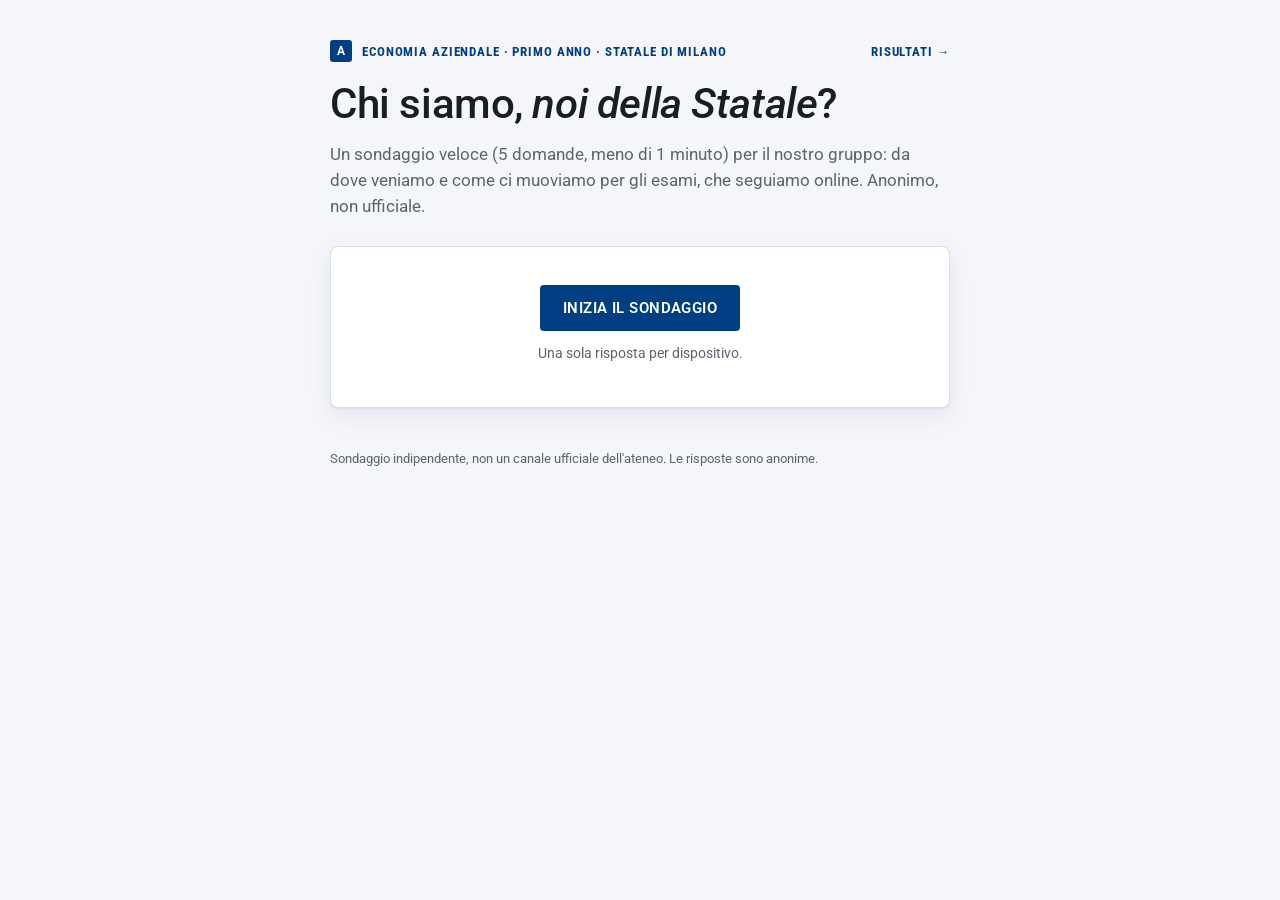
==== index.html @ a4c2a3a6 "Sondaggio Statale: pagina iniziale" ====
<!doctype html>
<html lang="it">
<head>
<meta charset="utf-8">
<meta name="viewport" content="width=device-width, initial-scale=1">
<title>Ritratto della Statale</title>
<link rel="stylesheet" href="style.css">
</head>
<body>
<div class="wrap-narrow">
  <div class="eyebrow">
    <span class="eyebrow-left"><span class="seal">A</span> Economia Aziendale &middot; Primo anno &middot; Statale di Milano</span>
    <a href="risultati.html">Risultati &rarr;</a>
  </div>

  <div id="introScreen">
    <h1>Chi siamo, <em>noi della Statale</em>?</h1>
    <p class="lede">Un sondaggio veloce (5 domande, meno di 1 minuto) per il nostro gruppo: da dove veniamo e come ci muoviamo per gli esami, che seguiamo online. Anonimo, non ufficiale.</p>
    <div class="card intro-card">
      <button class="btn btn-primary" id="btnStart" type="button">Inizia il sondaggio</button>
      <p class="hint" style="margin-top:14px;">Una sola risposta per dispositivo.</p>
    </div>
  </div>

  <div id="stepperScreen" hidden>
    <div class="card stepper-card">
      <div class="progress-track"><div class="progress-fill" id="progressFill"></div></div>
      <div class="step-count" id="stepCount">Domanda 1 di 5</div>

      <form id="surveyForm" action="https://docs.google.com/forms/d/e/1FAIpQLSexhNRq0kRU9jle1iDm91oEh8UH9owNs4CKN2VAwpMmmsevUw/formResponse" method="POST" target="hidden_iframe">

        <div class="panel" data-step="0">
          <h2>Quanti anni hai?</h2>
          <input type="number" name="entry.1193099521" min="16" max="99" placeholder="es. 20">
          <p class="field-error">Inserisci un'et&agrave; valida (16&ndash;99).</p>
        </div>

        <div class="panel" data-step="1" hidden>
          <h2>Genere</h2>
          <div class="choices">
            <label class="choice"><input type="radio" name="entry.1469411859" value="Uomo"><span class="dot"></span>Uomo</label>
            <label class="choice"><input type="radio" name="entry.1469411859" value="Donna"><span class="dot"></span>Donna</label>
            <label class="choice"><input type="radio" name="entry.1469411859" value="Altro"><span class="dot"></span>Altro</label>
            <label class="choice"><input type="radio" name="entry.1469411859" value="Preferisco non rispondere"><span class="dot"></span>Preferisco non rispondere</label>
          </div>
          <p class="field-error">Seleziona un'opzione.</p>
        </div>

        <div class="panel" data-step="2" hidden>
          <h2>Di che provincia sei?</h2>
          <input type="text" name="entry.1182764325" list="province-list" placeholder="Inizia a scrivere..." autocomplete="off">
          <datalist id="province-list">
            <option value="Agrigento"><option value="Alessandria"><option value="Ancona"><option value="Aosta">
            <option value="Arezzo"><option value="Ascoli Piceno"><option value="Asti"><option value="Avellino">
            <option value="Bari"><option value="Barletta-Andria-Trani"><option value="Belluno"><option value="Benevento">
            <option value="Bergamo"><option value="Biella"><option value="Bologna"><option value="Bolzano">
            <option value="Brescia"><option value="Brindisi"><option value="Cagliari"><option value="Caltanissetta">
            <option value="Campobasso"><option value="Caserta"><option value="Catania"><option value="Catanzaro">
            <option value="Chieti"><option value="Como"><option value="Cosenza"><option value="Cremona">
            <option value="Crotone"><option value="Cuneo"><option value="Enna"><option value="Fermo">
            <option value="Ferrara"><option value="Firenze"><option value="Foggia"><option value="Forlì-Cesena">
            <option value="Frosinone"><option value="Genova"><option value="Gorizia"><option value="Grosseto">
            <option value="Imperia"><option value="Isernia"><option value="L'Aquila"><option value="La Spezia">
            <option value="Latina"><option value="Lecce"><option value="Lecco"><option value="Livorno">
            <option value="Lodi"><option value="Lucca"><option value="Macerata"><option value="Mantova">
            <option value="Massa-Carrara"><option value="Matera"><option value="Messina"><option value="Milano">
            <option value="Modena"><option value="Monza e della Brianza"><option value="Napoli"><option value="Novara">
            <option value="Nuoro"><option value="Oristano"><option value="Padova"><option value="Palermo">
            <option value="Parma"><option value="Pavia"><option value="Perugia"><option value="Pesaro e Urbino">
            <option value="Pescara"><option value="Piacenza"><option value="Pisa"><option value="Pistoia">
            <option value="Pordenone"><option value="Potenza"><option value="Prato"><option value="Ragusa">
            <option value="Ravenna"><option value="Reggio Calabria"><option value="Reggio Emilia"><option value="Rieti">
            <option value="Rimini"><option value="Roma"><option value="Rovigo"><option value="Salerno">
            <option value="Sassari"><option value="Savona"><option value="Siena"><option value="Siracusa">
            <option value="Sondrio"><option value="Sud Sardegna"><option value="Taranto"><option value="Teramo">
            <option value="Terni"><option value="Torino"><option value="Trapani"><option value="Trento">
            <option value="Treviso"><option value="Trieste"><option value="Udine"><option value="Varese">
            <option value="Venezia"><option value="Verbano-Cusio-Ossola"><option value="Vercelli"><option value="Verona">
            <option value="Vibo Valentia"><option value="Vicenza"><option value="Viterbo"><option value="Estero">
          </datalist>
          <p class="field-error">Scrivi il nome della tua provincia.</p>
        </div>

        <div class="panel" data-step="3" hidden>
          <h2>Come raggiungi l'universit&agrave; per gli esami?</h2>
          <div class="choices">
            <label class="choice"><input type="radio" name="entry.139736249" value="A piedi"><span class="dot"></span>A piedi</label>
            <label class="choice"><input type="radio" name="entry.139736249" value="Bici o monopattino"><span class="dot"></span>Bici o monopattino</label>
            <label class="choice"><input type="radio" name="entry.139736249" value="Mezzi pubblici"><span class="dot"></span>Mezzi pubblici</label>
            <label class="choice"><input type="radio" name="entry.139736249" value="Auto"><span class="dot"></span>Auto</label>
            <label class="choice"><input type="radio" name="entry.139736249" value="Treno"><span class="dot"></span>Treno</label>
          </div>
          <p class="field-error">Seleziona un'opzione.</p>
        </div>

        <div class="panel" data-step="4" hidden>
          <h2>Sei pendolare o vivi a Milano?</h2>
          <div class="choices">
            <label class="choice"><input type="radio" name="entry.1062147121" value="Pendolare"><span class="dot"></span>Pendolare</label>
            <label class="choice"><input type="radio" name="entry.1062147121" value="Fuori sede a Milano"><span class="dot"></span>Fuori sede a Milano</label>
            <label class="choice"><input type="radio" name="entry.1062147121" value="Residente a Milano"><span class="dot"></span>Residente a Milano</label>
          </div>
          <p class="field-error">Seleziona un'opzione.</p>
        </div>

        <div class="nav-row">
          <button type="button" class="btn btn-text" id="btnBack">&larr; Indietro</button>
          <span class="spacer"></span>
          <button type="button" class="btn btn-primary" id="btnNext">Avanti</button>
          <button type="submit" class="btn btn-primary" id="btnSubmit" hidden>Invia risposta</button>
        </div>
      </form>
    </div>
  </div>

  <div class="card" id="thankYou">
    <div class="check">&check;</div>
    <h3>Grazie, risposta inviata!</h3>
    <p>Puoi chiudere questa scheda oppure dare un&rsquo;occhiata ai risultati.</p>
    <a class="btn btn-primary" href="risultati.html">Vai ai risultati</a>
  </div>

  <div class="card" id="alreadyDone">
    <div class="check">&check;</div>
    <h3>Hai gi&agrave; risposto da questo dispositivo</h3>
    <p>Il sondaggio si compila una sola volta a testa. Grazie!</p>
    <a class="btn btn-primary" href="risultati.html">Vai ai risultati</a>
  </div>

  <iframe name="hidden_iframe" id="hidden_iframe" style="display:none" onload="if(window.__submitted){ document.getElementById('stepperScreen').style.display='none'; document.getElementById('thankYou').style.display='block'; try{localStorage.setItem('sondaggioStatale_submitted','1');}catch(e){} }"></iframe>

  <footer>
    Sondaggio indipendente, non un canale ufficiale dell'ateneo. Le risposte sono anonime.
  </footer>
</div>

<script>
(function(){
  try{
    if(localStorage.getItem('sondaggioStatale_submitted') === '1'){
      document.getElementById('introScreen').style.display = 'none';
      document.getElementById('alreadyDone').style.display = 'block';
      return;
    }
  }catch(e){}

  var panels = Array.prototype.slice.call(document.querySelectorAll('.panel'));
  var total = panels.length;
  var current = 0;
  var progressFill = document.getElementById('progressFill');
  var stepCount = document.getElementById('stepCount');
  var btnBack = document.getElementById('btnBack');
  var btnNext = document.getElementById('btnNext');
  var btnSubmit = document.getElementById('btnSubmit');
  var introScreen = document.getElementById('introScreen');
  var stepperScreen = document.getElementById('stepperScreen');
  var form = document.getElementById('surveyForm');

  function validate(i){
    var panel = panels[i];
    var errEl = panel.querySelector('.field-error');
    var num = panel.querySelector('input[type="number"]');
    var text = panel.querySelector('input[type="text"]');
    var radios = panel.querySelectorAll('input[type="radio"]');
    var ok = true;
    if(num){
      var v = Number(num.value);
      ok = num.value.trim() !== '' && v >= Number(num.min) && v <= Number(num.max);
    } else if(text){
      ok = text.value.trim() !== '';
    } else if(radios.length){
      ok = Array.prototype.some.call(radios, function(r){ return r.checked; });
    }
    if(errEl) errEl.style.display = ok ? 'none' : 'block';
    return ok;
  }

  function render(){
    panels.forEach(function(p, idx){ p.hidden = idx !== current; });
    progressFill.style.width = ((current + 1) / total * 100) + '%';
    stepCount.textContent = 'Domanda ' + (current + 1) + ' di ' + total;
    btnBack.style.visibility = current === 0 ? 'hidden' : 'visible';
    btnNext.hidden = current === total - 1;
    btnSubmit.hidden = current !== total - 1;
  }

  btnNext.addEventListener('click', function(){
    if(!validate(current)) return;
    current = Math.min(current + 1, total - 1);
    render();
  });
  btnBack.addEventListener('click', function(){
    current = Math.max(current - 1, 0);
    render();
  });
  form.addEventListener('submit', function(e){
    if(!validate(current)){ e.preventDefault(); return; }
    window.__submitted = true;
  });
  document.getElementById('btnStart').addEventListener('click', function(){
    introScreen.style.display = 'none';
    stepperScreen.hidden = false;
  });

  render();
})();
</script>
</body>
</html>
---- style.css ----
@import url('https://fonts.googleapis.com/css2?family=Roboto:wght@400;500;600;700&family=Roboto+Condensed:wght@600;700&display=swap');

:root{
  --bg: #F4F6F9;
  --surface: #FFFFFF;
  --surface-2: #EBF0F6;
  --ink: #1A1E24;
  --ink-soft: #5B6570;
  --line: #D8DEE6;
  --accent: #004082;
  --accent-strong: #225D8E;
  --accent-ink: #003057;
  --accent-wash: #EBF0F6;
  --error: #B3261E;
  --chart-1: #004082;
  --chart-2: #225D8E;
  --chart-3: #6E7B8C;
  --chart-4: #7FA0C4;
  --chart-5: #002B59;
  --shadow: 0 1px 2px rgba(0,32,64,0.06), 0 8px 24px rgba(0,32,64,0.07);
}
@media (prefers-color-scheme: dark){
  :root:not([data-theme="light"]){
    --bg: #0E1620;
    --surface: #16202C;
    --surface-2: #1C2836;
    --ink: #E7EDF3;
    --ink-soft: #9AABBC;
    --line: #2B3948;
    --accent: #6FA3D8;
    --accent-strong: #8FBBE8;
    --accent-ink: #EAF3FC;
    --accent-wash: #1C2E42;
    --error: #FFB4AB;
    --chart-1: #6FA3D8;
    --chart-2: #8FBBE8;
    --chart-3: #9AABBC;
    --chart-4: #4A7CAE;
    --chart-5: #B9D4EF;
    --shadow: 0 1px 2px rgba(0,0,0,0.3), 0 8px 24px rgba(0,0,0,0.35);
  }
}
:root[data-theme="dark"]{
  --bg: #0E1620;
  --surface: #16202C;
  --surface-2: #1C2836;
  --ink: #E7EDF3;
  --ink-soft: #9AABBC;
  --line: #2B3948;
  --accent: #6FA3D8;
  --accent-strong: #8FBBE8;
  --accent-ink: #EAF3FC;
  --accent-wash: #1C2E42;
  --error: #FFB4AB;
  --chart-1: #6FA3D8;
  --chart-2: #8FBBE8;
  --chart-3: #9AABBC;
  --chart-4: #4A7CAE;
  --chart-5: #B9D4EF;
  --shadow: 0 1px 2px rgba(0,0,0,0.3), 0 8px 24px rgba(0,0,0,0.35);
}

*{ box-sizing: border-box; }
body{
  margin:0; background: var(--bg); color: var(--ink);
  font-family: 'Roboto', system-ui, sans-serif;
  padding: 0 20px;
}
.wrap{ max-width: 920px; margin: 0 auto; padding-block: 40px 80px; }
.wrap-narrow{ max-width: 620px; margin: 0 auto; padding-block: 40px 80px; }

a{ color: var(--accent-strong); }

.eyebrow{
  font-family: 'Roboto Condensed', sans-serif; font-size: 12.5px; font-weight: 700;
  letter-spacing: 0.07em; text-transform: uppercase; color: var(--accent);
  display:flex; align-items:center; justify-content:space-between; gap:10px; margin-bottom: 18px;
}
.eyebrow-left{ display:flex; align-items:center; gap:10px; }
.eyebrow .seal{
  width: 22px; height: 22px; border-radius: 3px; background: var(--accent);
  display:inline-flex; align-items:center; justify-content:center;
  font-family: 'Roboto', sans-serif; font-weight:700; font-size: 12px; color: #fff;
  flex: none;
}
.eyebrow a{ font-weight:700; color: var(--accent); text-decoration:none; }
.eyebrow a:hover{ text-decoration:underline; }

h1{
  font-family: 'Roboto', sans-serif; font-weight: 500; font-size: clamp(1.9rem, 4.4vw, 2.6rem);
  line-height: 1.14; letter-spacing: -0.01em; margin: 0 0 14px; text-wrap: balance;
}
.lede{ font-size: 1.05rem; line-height: 1.55; color: var(--ink-soft); margin: 0 0 26px; }

.btn{
  font-family: 'Roboto', sans-serif; font-weight: 600; font-size: 0.92rem;
  letter-spacing: 0.03em; text-transform: uppercase;
  padding: 13px 22px; border-radius: 4px; text-decoration:none; display:inline-flex;
  align-items:center; justify-content:center; gap: 9px; border: 1px solid transparent; cursor:pointer;
  transition: background .15s ease, color .15s ease; -webkit-tap-highlight-color: transparent;
}
.btn:focus-visible{ outline: 2px solid var(--accent-strong); outline-offset: 2px; }
.btn-primary{ background: var(--accent); color: #fff; }
.btn-primary:hover{ background: var(--accent-ink); }
.btn-primary:disabled{ opacity:.5; cursor:not-allowed; }
.btn-ghost{ border-color: var(--accent); color: var(--accent); background: transparent; }
.btn-ghost:hover{ background: var(--surface-2); }
.btn-text{ border:none; background:none; color: var(--accent-strong); text-transform:none; letter-spacing:0; font-weight:600; padding: 8px 4px; }
.hint{ font-size: 0.88rem; color: var(--ink-soft); }

/* Intro card */
.card{
  background: var(--surface); border: 1px solid var(--line); border-radius: 8px;
  box-shadow: var(--shadow);
}
.intro-card{ padding: 32px 28px; text-align:center; }
.intro-card .btn{ margin-top: 6px; }
.intro-meta{ display:flex; justify-content:center; gap: 18px; margin-top: 22px; flex-wrap:wrap; }
.intro-meta div{ font-size: 0.82rem; color: var(--ink-soft); }
.intro-meta strong{ display:block; color: var(--accent); font-size: 1.3rem; font-family:'Roboto',sans-serif; }

/* Stepper */
.stepper-card{ padding: 28px 26px 26px; }
.progress-track{ height: 6px; background: var(--surface-2); border-radius: 999px; overflow:hidden; margin-bottom: 10px; }
.progress-fill{ height:100%; background: var(--accent); border-radius:999px; transition: width .25s ease; width: 20%; }
.step-count{ font-family:'Roboto Condensed', sans-serif; font-size: 0.78rem; font-weight:700; color: var(--ink-soft); letter-spacing:0.04em; text-transform:uppercase; margin-bottom: 22px; }

.panel h2{ font-family:'Roboto', sans-serif; font-weight:500; font-size: 1.35rem; margin: 0 0 20px; line-height:1.3; }
.panel input[type="number"], .panel input[type="text"]{
  width: 100%; max-width: 320px; font-family:'Roboto', sans-serif; font-size: 1.1rem;
  padding: 13px 14px; border-radius: 4px; border: 1px solid var(--line); background: var(--surface-2); color: var(--ink);
}
.panel input[type="number"]:focus-visible, .panel input[type="text"]:focus-visible{ outline: 2px solid var(--accent-strong); outline-offset: 1px; }

.choices{ display:flex; flex-direction:column; gap: 10px; }
.choice{
  position: relative; cursor:pointer; font-size: 0.98rem; padding: 14px 16px; border-radius: 6px;
  border: 1px solid var(--line); background: var(--surface-2); color: var(--ink);
  transition: background .12s ease, border-color .12s ease; display:flex; align-items:center; gap:12px;
}
.choice .dot{
  width:18px; height:18px; border-radius:50%; border: 2px solid var(--line); flex:none;
  display:inline-flex; align-items:center; justify-content:center; background: var(--surface);
}
.choice .dot::after{ content:''; width:9px; height:9px; border-radius:50%; background: var(--accent); opacity:0; }
.choice input{ position:absolute; opacity:0; width:0; height:0; }
.choice:has(input:checked){ background: var(--accent-wash); border-color: var(--accent); color: var(--accent-ink); font-weight:600; }
.choice:has(input:checked) .dot{ border-color: var(--accent); }
.choice:has(input:checked) .dot::after{ opacity:1; }
.choice:has(input:focus-visible){ outline: 2px solid var(--accent-strong); outline-offset: 1px; }

.field-error{ display:none; color: var(--error); font-size: 0.85rem; margin-top: 10px; }

.nav-row{ display:flex; align-items:center; justify-content:space-between; margin-top: 26px; }
.nav-row .spacer{ flex:1; }

#thankYou{ display:none; text-align:center; padding: 36px 28px; }
#thankYou .check{
  width: 48px; height: 48px; border-radius: 50%; background: var(--accent); color: #fff;
  display:flex; align-items:center; justify-content:center; margin: 0 auto 16px; font-size: 1.5rem;
}
#thankYou h3{ font-family:'Roboto', sans-serif; font-weight:500; font-size: 1.25rem; margin: 0 0 8px; }
#thankYou p{ color: var(--ink-soft); margin:0 0 20px; font-size: 0.95rem; }

#alreadyDone{ display:none; text-align:center; padding: 36px 28px; }
#alreadyDone .check{
  width: 48px; height: 48px; border-radius: 50%; background: var(--surface-2); color: var(--accent);
  display:flex; align-items:center; justify-content:center; margin: 0 auto 16px; font-size: 1.5rem;
}
#alreadyDone h3{ font-family:'Roboto', sans-serif; font-weight:500; font-size: 1.25rem; margin: 0 0 8px; }
#alreadyDone p{ color: var(--ink-soft); margin:0 0 20px; font-size: 0.95rem; }

.empty-state{ text-align:center; padding: 44px 28px; }
.empty-state .icon{
  width: 48px; height: 48px; border-radius: 50%; background: var(--surface-2); color: var(--accent);
  display:flex; align-items:center; justify-content:center; margin: 0 auto 16px; font-size: 1.6rem; font-weight:700;
}
.empty-state h3{ font-family:'Roboto', sans-serif; font-weight:500; font-size: 1.2rem; margin: 0 0 8px; }
.empty-state p{ color: var(--ink-soft); margin:0; font-size: 0.95rem; max-width: 46ch; margin-inline:auto; }

/* Results page */
.section-head{ display:flex; align-items:baseline; justify-content:space-between; gap:16px; flex-wrap:wrap; margin-bottom: 6px; }
.section-head h2{ font-family:'Roboto', sans-serif; font-weight:500; font-size: 1.6rem; margin:0; }
.badge{
  font-family:'Roboto Condensed', sans-serif; font-size: 0.72rem; font-weight:700; letter-spacing:0.04em;
  text-transform: uppercase; background: var(--accent-wash); color: var(--accent-ink);
  padding: 5px 10px; border-radius: 4px; white-space:nowrap;
}
.section-note{ color: var(--ink-soft); font-size: 0.92rem; margin: 6px 0 30px; max-width: 60ch; line-height:1.5; }

.stats{ display:grid; grid-template-columns: repeat(4, 1fr); gap: 12px; margin-bottom: 24px; }
@media (max-width: 720px){ .stats{ grid-template-columns: repeat(2, 1fr); } }
.stat{
  background: var(--surface); border: 1px solid var(--line); border-radius: 6px; padding: 16px 16px 14px;
}
.stat .val{
  font-family:'Roboto', sans-serif; font-weight:700; font-size: 1.8rem; color: var(--accent);
  font-variant-numeric: tabular-nums; line-height:1;
}
.stat .lbl{ font-size: 0.82rem; color: var(--ink-soft); margin-top: 6px; }

.charts{ display:grid; grid-template-columns: 1fr 1fr; gap: 16px; }
@media (max-width: 720px){ .charts{ grid-template-columns: 1fr; } }
.chart-card{
  background: var(--surface); border: 1px solid var(--line); border-radius: 6px; padding: 18px 18px 12px;
  box-shadow: var(--shadow);
}
.chart-card h3{ font-family:'Roboto', sans-serif; font-size: 1.02rem; font-weight:600; margin: 0 0 2px; }
.chart-card .sub{ font-size: 0.8rem; color: var(--ink-soft); margin: 0 0 10px; }
.chart-card canvas{ max-width: 100%; }

footer{ margin-top: 40px; font-size: 0.82rem; color: var(--ink-soft); line-height:1.6; }
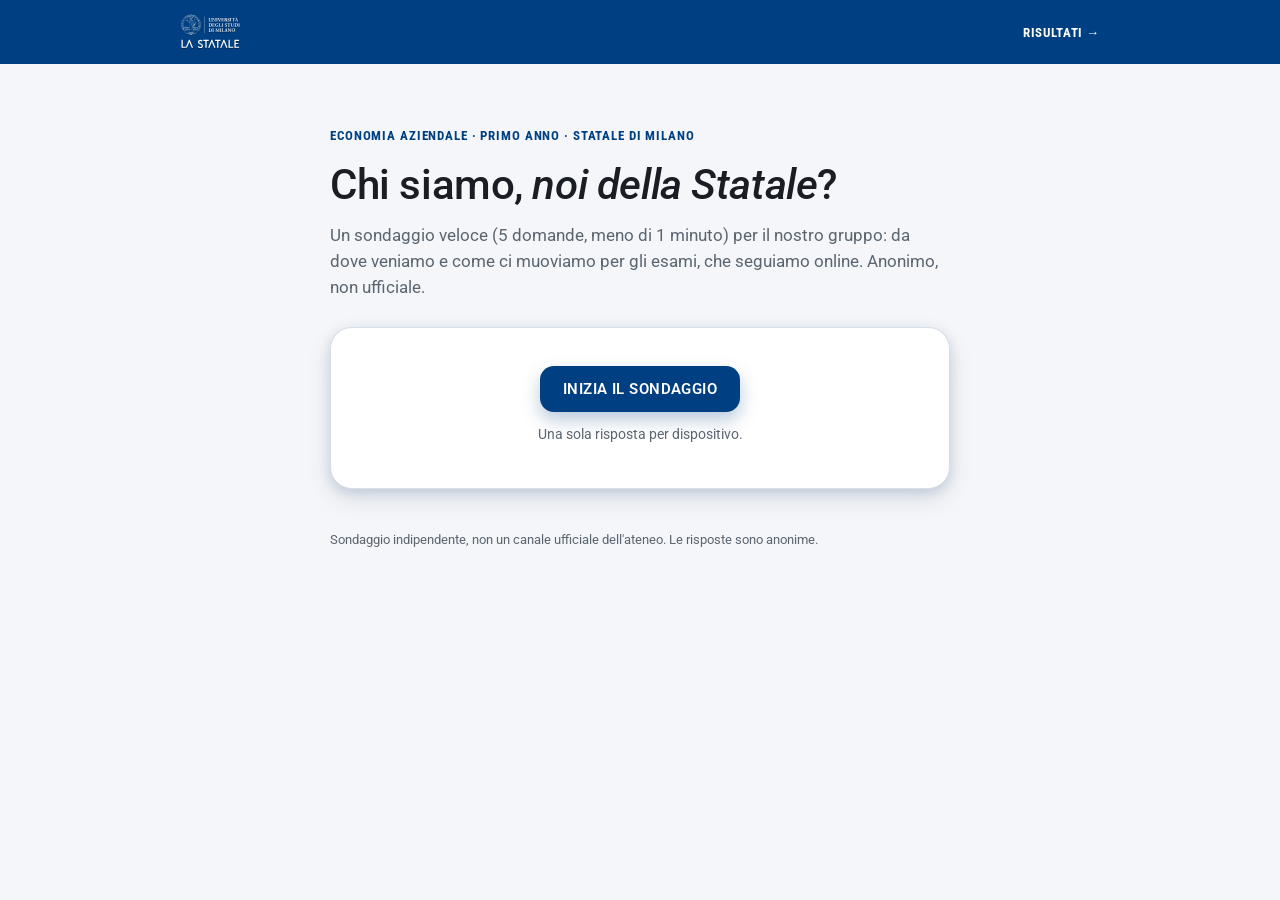
==== commit adf411e7: "Aggiungi header con logo ufficiale Universita degli Studi di Milano, ridisegno barra superiore" ====
--- a/index.html
+++ b/index.html
@@ -7,10 +7,15 @@
 <link rel="stylesheet" href="style.css">
 </head>
 <body>
+<header class="site-header">
+  <div class="site-header-inner">
+    <img src="logo-unimi.svg" alt="Universit&agrave; degli Studi di Milano" class="site-logo">
+    <a href="risultati.html" class="site-header-link">Risultati &rarr;</a>
+  </div>
+</header>
 <div class="wrap-narrow">
   <div class="eyebrow">
-    <span class="eyebrow-left"><span class="seal">A</span> Economia Aziendale &middot; Primo anno &middot; Statale di Milano</span>
-    <a href="risultati.html">Risultati &rarr;</a>
+    <span class="eyebrow-left">Economia Aziendale &middot; Primo anno &middot; Statale di Milano</span>
   </div>
 
   <div id="introScreen">
@@ -48,36 +53,10 @@
 
         <div class="panel" data-step="2" hidden>
           <h2>Di che provincia sei?</h2>
-          <input type="text" name="entry.1182764325" list="province-list" placeholder="Inizia a scrivere..." autocomplete="off">
-          <datalist id="province-list">
-            <option value="Agrigento"><option value="Alessandria"><option value="Ancona"><option value="Aosta">
-            <option value="Arezzo"><option value="Ascoli Piceno"><option value="Asti"><option value="Avellino">
-            <option value="Bari"><option value="Barletta-Andria-Trani"><option value="Belluno"><option value="Benevento">
-            <option value="Bergamo"><option value="Biella"><option value="Bologna"><option value="Bolzano">
-            <option value="Brescia"><option value="Brindisi"><option value="Cagliari"><option value="Caltanissetta">
-            <option value="Campobasso"><option value="Caserta"><option value="Catania"><option value="Catanzaro">
-            <option value="Chieti"><option value="Como"><option value="Cosenza"><option value="Cremona">
-            <option value="Crotone"><option value="Cuneo"><option value="Enna"><option value="Fermo">
-            <option value="Ferrara"><option value="Firenze"><option value="Foggia"><option value="Forlì-Cesena">
-            <option value="Frosinone"><option value="Genova"><option value="Gorizia"><option value="Grosseto">
-            <option value="Imperia"><option value="Isernia"><option value="L'Aquila"><option value="La Spezia">
-            <option value="Latina"><option value="Lecce"><option value="Lecco"><option value="Livorno">
-            <option value="Lodi"><option value="Lucca"><option value="Macerata"><option value="Mantova">
-            <option value="Massa-Carrara"><option value="Matera"><option value="Messina"><option value="Milano">
-            <option value="Modena"><option value="Monza e della Brianza"><option value="Napoli"><option value="Novara">
-            <option value="Nuoro"><option value="Oristano"><option value="Padova"><option value="Palermo">
-            <option value="Parma"><option value="Pavia"><option value="Perugia"><option value="Pesaro e Urbino">
-            <option value="Pescara"><option value="Piacenza"><option value="Pisa"><option value="Pistoia">
-            <option value="Pordenone"><option value="Potenza"><option value="Prato"><option value="Ragusa">
-            <option value="Ravenna"><option value="Reggio Calabria"><option value="Reggio Emilia"><option value="Rieti">
-            <option value="Rimini"><option value="Roma"><option value="Rovigo"><option value="Salerno">
-            <option value="Sassari"><option value="Savona"><option value="Siena"><option value="Siracusa">
-            <option value="Sondrio"><option value="Sud Sardegna"><option value="Taranto"><option value="Teramo">
-            <option value="Terni"><option value="Torino"><option value="Trapani"><option value="Trento">
-            <option value="Treviso"><option value="Trieste"><option value="Udine"><option value="Varese">
-            <option value="Venezia"><option value="Verbano-Cusio-Ossola"><option value="Vercelli"><option value="Verona">
-            <option value="Vibo Valentia"><option value="Vicenza"><option value="Viterbo"><option value="Estero">
-          </datalist>
+          <div class="autocomplete">
+            <input type="text" id="q_provincia" name="entry.1182764325" placeholder="Inizia a scrivere..." autocomplete="off" autocapitalize="words">
+            <div class="autocomplete-list" id="provinciaList" hidden></div>
+          </div>
           <p class="field-error">Scrivi il nome della tua provincia.</p>
         </div>
 
@@ -136,6 +115,12 @@
 
 <script>
 (function(){
+  try{
+    if(location.search.indexOf('reset=1') !== -1){
+      localStorage.removeItem('sondaggioStatale_submitted');
+      history.replaceState(null, '', location.pathname);
+    }
+  }catch(e){}
   try{
     if(localStorage.getItem('sondaggioStatale_submitted') === '1'){
       document.getElementById('introScreen').style.display = 'none';
@@ -155,6 +140,42 @@
   var introScreen = document.getElementById('introScreen');
   var stepperScreen = document.getElementById('stepperScreen');
   var form = document.getElementById('surveyForm');
+
+  var PROVINCE = ["Agrigento","Alessandria","Ancona","Aosta","Arezzo","Ascoli Piceno","Asti","Avellino","Bari","Barletta-Andria-Trani","Belluno","Benevento","Bergamo","Biella","Bologna","Bolzano","Brescia","Brindisi","Cagliari","Caltanissetta","Campobasso","Caserta","Catania","Catanzaro","Chieti","Como","Cosenza","Cremona","Crotone","Cuneo","Enna","Fermo","Ferrara","Firenze","Foggia","Forlì-Cesena","Frosinone","Genova","Gorizia","Grosseto","Imperia","Isernia","L'Aquila","La Spezia","Latina","Lecce","Lecco","Livorno","Lodi","Lucca","Macerata","Mantova","Massa-Carrara","Matera","Messina","Milano","Modena","Monza e della Brianza","Napoli","Novara","Nuoro","Oristano","Padova","Palermo","Parma","Pavia","Perugia","Pesaro e Urbino","Pescara","Piacenza","Pisa","Pistoia","Pordenone","Potenza","Prato","Ragusa","Ravenna","Reggio Calabria","Reggio Emilia","Rieti","Rimini","Roma","Rovigo","Salerno","Sassari","Savona","Siena","Siracusa","Sondrio","Sud Sardegna","Taranto","Teramo","Terni","Torino","Trapani","Trento","Treviso","Trieste","Udine","Varese","Venezia","Verbano-Cusio-Ossola","Vercelli","Verona","Vibo Valentia","Vicenza","Viterbo","Estero"];
+
+  var provinciaInput = document.getElementById('q_provincia');
+  var provinciaList = document.getElementById('provinciaList');
+
+  function renderProvinciaList(matches){
+    provinciaList.innerHTML = '';
+    if (!matches.length){ provinciaList.hidden = true; return; }
+    matches.slice(0, 8).forEach(function(name){
+      var item = document.createElement('div');
+      item.className = 'autocomplete-item';
+      item.textContent = name;
+      item.addEventListener('mousedown', function(e){ e.preventDefault(); });
+      item.addEventListener('click', function(){
+        provinciaInput.value = name;
+        provinciaList.hidden = true;
+      });
+      provinciaList.appendChild(item);
+    });
+    provinciaList.hidden = false;
+  }
+
+  provinciaInput.addEventListener('input', function(){
+    var q = provinciaInput.value.trim().toLowerCase();
+    if (!q){ provinciaList.hidden = true; return; }
+    var matches = PROVINCE.filter(function(name){ return name.toLowerCase().indexOf(q) === 0; });
+    if (!matches.length){ matches = PROVINCE.filter(function(name){ return name.toLowerCase().indexOf(q) !== -1; }); }
+    renderProvinciaList(matches);
+  });
+  provinciaInput.addEventListener('focus', function(){
+    if (provinciaInput.value.trim()) provinciaInput.dispatchEvent(new Event('input'));
+  });
+  provinciaInput.addEventListener('blur', function(){
+    setTimeout(function(){ provinciaList.hidden = true; }, 150);
+  });
 
   function validate(i){
     var panel = panels[i];
--- a/style.css
+++ b/style.css
@@ -17,7 +17,10 @@
   --chart-3: #6E7B8C;
   --chart-4: #7FA0C4;
   --chart-5: #002B59;
-  --shadow: 0 1px 2px rgba(0,32,64,0.06), 0 8px 24px rgba(0,32,64,0.07);
+  --shadow: 0 10px 26px rgba(0,32,64,0.10), 0 4px 12px rgba(0,64,130,0.14), inset 0 1px 0 rgba(255,255,255,0.6);
+  --shadow-hover: 0 20px 42px rgba(0,32,64,0.14), 0 6px 18px rgba(0,64,130,0.22), inset 0 1px 0 rgba(255,255,255,0.6);
+  --radius: 22px;
+  --radius-sm: 14px;
 }
 @media (prefers-color-scheme: dark){
   :root:not([data-theme="light"]){
@@ -37,7 +40,8 @@
     --chart-3: #9AABBC;
     --chart-4: #4A7CAE;
     --chart-5: #B9D4EF;
-    --shadow: 0 1px 2px rgba(0,0,0,0.3), 0 8px 24px rgba(0,0,0,0.35);
+    --shadow: 0 10px 26px rgba(0,0,0,0.32), 0 4px 14px rgba(111,163,216,0.16), inset 0 1px 0 rgba(255,255,255,0.05);
+    --shadow-hover: 0 20px 44px rgba(0,0,0,0.4), 0 6px 20px rgba(111,163,216,0.28), inset 0 1px 0 rgba(255,255,255,0.06);
   }
 }
 :root[data-theme="dark"]{
@@ -57,7 +61,8 @@
   --chart-3: #9AABBC;
   --chart-4: #4A7CAE;
   --chart-5: #B9D4EF;
-  --shadow: 0 1px 2px rgba(0,0,0,0.3), 0 8px 24px rgba(0,0,0,0.35);
+  --shadow: 0 10px 26px rgba(0,0,0,0.32), 0 4px 14px rgba(111,163,216,0.16), inset 0 1px 0 rgba(255,255,255,0.05);
+  --shadow-hover: 0 20px 44px rgba(0,0,0,0.4), 0 6px 20px rgba(111,163,216,0.28), inset 0 1px 0 rgba(255,255,255,0.06);
 }
 
 *{ box-sizing: border-box; }
@@ -71,20 +76,24 @@
 
 a{ color: var(--accent-strong); }
 
+.site-header{ background: var(--accent); margin: 0 -20px; }
+.site-header-inner{
+  max-width: 960px; margin: 0 auto; padding: 14px 20px;
+  display:flex; align-items:center; justify-content:space-between; gap:16px; flex-wrap:wrap;
+}
+.site-logo{ height: 36px; width:auto; display:block; }
+.site-header-link{
+  color:#fff; font-family:'Roboto Condensed', sans-serif; font-weight:700; font-size:0.8rem;
+  letter-spacing:0.05em; text-transform:uppercase; text-decoration:none;
+}
+.site-header-link:hover{ text-decoration:underline; }
+
 .eyebrow{
   font-family: 'Roboto Condensed', sans-serif; font-size: 12.5px; font-weight: 700;
   letter-spacing: 0.07em; text-transform: uppercase; color: var(--accent);
-  display:flex; align-items:center; justify-content:space-between; gap:10px; margin-bottom: 18px;
+  display:flex; align-items:center; justify-content:space-between; gap:10px; margin: 24px 0 18px;
 }
 .eyebrow-left{ display:flex; align-items:center; gap:10px; }
-.eyebrow .seal{
-  width: 22px; height: 22px; border-radius: 3px; background: var(--accent);
-  display:inline-flex; align-items:center; justify-content:center;
-  font-family: 'Roboto', sans-serif; font-weight:700; font-size: 12px; color: #fff;
-  flex: none;
-}
-.eyebrow a{ font-weight:700; color: var(--accent); text-decoration:none; }
-.eyebrow a:hover{ text-decoration:underline; }
 
 h1{
   font-family: 'Roboto', sans-serif; font-weight: 500; font-size: clamp(1.9rem, 4.4vw, 2.6rem);
@@ -95,23 +104,26 @@
 .btn{
   font-family: 'Roboto', sans-serif; font-weight: 600; font-size: 0.92rem;
   letter-spacing: 0.03em; text-transform: uppercase;
-  padding: 13px 22px; border-radius: 4px; text-decoration:none; display:inline-flex;
+  padding: 13px 22px; border-radius: var(--radius-sm); text-decoration:none; display:inline-flex;
   align-items:center; justify-content:center; gap: 9px; border: 1px solid transparent; cursor:pointer;
-  transition: background .15s ease, color .15s ease; -webkit-tap-highlight-color: transparent;
-}
+  transition: background .15s ease, color .15s ease, transform .15s ease; -webkit-tap-highlight-color: transparent;
+}
+.btn[hidden]{ display:none; }
 .btn:focus-visible{ outline: 2px solid var(--accent-strong); outline-offset: 2px; }
-.btn-primary{ background: var(--accent); color: #fff; }
-.btn-primary:hover{ background: var(--accent-ink); }
-.btn-primary:disabled{ opacity:.5; cursor:not-allowed; }
+.btn-primary{ background: var(--accent); color: #fff; box-shadow: 0 8px 18px rgba(0,64,130,0.28); }
+.btn-primary:hover{ background: var(--accent-ink); transform: translateY(-2px); }
+.btn-primary:active{ transform: translateY(0); }
+.btn-primary:disabled{ opacity:.5; cursor:not-allowed; transform:none; }
 .btn-ghost{ border-color: var(--accent); color: var(--accent); background: transparent; }
-.btn-ghost:hover{ background: var(--surface-2); }
+.btn-ghost:hover{ background: var(--surface-2); transform: translateY(-2px); }
 .btn-text{ border:none; background:none; color: var(--accent-strong); text-transform:none; letter-spacing:0; font-weight:600; padding: 8px 4px; }
 .hint{ font-size: 0.88rem; color: var(--ink-soft); }
 
 /* Intro card */
 .card{
-  background: var(--surface); border: 1px solid var(--line); border-radius: 8px;
+  background: var(--surface); border: 1px solid var(--line); border-radius: var(--radius);
   box-shadow: var(--shadow);
+  transition: transform 260ms cubic-bezier(0.16,1,0.3,1), box-shadow 260ms ease;
 }
 .intro-card{ padding: 32px 28px; text-align:center; }
 .intro-card .btn{ margin-top: 6px; }
@@ -128,16 +140,29 @@
 .panel h2{ font-family:'Roboto', sans-serif; font-weight:500; font-size: 1.35rem; margin: 0 0 20px; line-height:1.3; }
 .panel input[type="number"], .panel input[type="text"]{
   width: 100%; max-width: 320px; font-family:'Roboto', sans-serif; font-size: 1.1rem;
-  padding: 13px 14px; border-radius: 4px; border: 1px solid var(--line); background: var(--surface-2); color: var(--ink);
+  padding: 13px 14px; border-radius: var(--radius-sm); border: 1px solid var(--line); background: var(--surface-2); color: var(--ink);
 }
 .panel input[type="number"]:focus-visible, .panel input[type="text"]:focus-visible{ outline: 2px solid var(--accent-strong); outline-offset: 1px; }
+
+.autocomplete{ position: relative; max-width: 320px; }
+.autocomplete-list{
+  position: absolute; top: calc(100% + 4px); left: 0; right: 0; z-index: 20;
+  background: var(--surface); border: 1px solid var(--line); border-radius: var(--radius-sm);
+  box-shadow: var(--shadow-hover); max-height: 220px; overflow-y: auto;
+}
+.autocomplete-item{
+  padding: 11px 14px; font-size: 0.98rem; cursor: pointer; border-bottom: 1px solid var(--line);
+}
+.autocomplete-item:last-child{ border-bottom: none; }
+.autocomplete-item:hover, .autocomplete-item:active{ background: var(--surface-2); }
 
 .choices{ display:flex; flex-direction:column; gap: 10px; }
 .choice{
-  position: relative; cursor:pointer; font-size: 0.98rem; padding: 14px 16px; border-radius: 6px;
+  position: relative; cursor:pointer; font-size: 0.98rem; padding: 14px 16px; border-radius: var(--radius-sm);
   border: 1px solid var(--line); background: var(--surface-2); color: var(--ink);
-  transition: background .12s ease, border-color .12s ease; display:flex; align-items:center; gap:12px;
-}
+  transition: background .12s ease, border-color .12s ease, transform .12s ease; display:flex; align-items:center; gap:12px;
+}
+.choice:hover{ transform: translateY(-1px); }
 .choice .dot{
   width:18px; height:18px; border-radius:50%; border: 2px solid var(--line); flex:none;
   display:inline-flex; align-items:center; justify-content:center; background: var(--surface);
@@ -184,17 +209,20 @@
 .badge{
   font-family:'Roboto Condensed', sans-serif; font-size: 0.72rem; font-weight:700; letter-spacing:0.04em;
   text-transform: uppercase; background: var(--accent-wash); color: var(--accent-ink);
-  padding: 5px 10px; border-radius: 4px; white-space:nowrap;
+  padding: 6px 12px; border-radius: 999px; white-space:nowrap;
 }
 .section-note{ color: var(--ink-soft); font-size: 0.92rem; margin: 6px 0 30px; max-width: 60ch; line-height:1.5; }
 
-.stats{ display:grid; grid-template-columns: repeat(4, 1fr); gap: 12px; margin-bottom: 24px; }
+.stats{ display:grid; grid-template-columns: repeat(4, 1fr); gap: 14px; margin-bottom: 26px; }
 @media (max-width: 720px){ .stats{ grid-template-columns: repeat(2, 1fr); } }
 .stat{
-  background: var(--surface); border: 1px solid var(--line); border-radius: 6px; padding: 16px 16px 14px;
-}
+  background: var(--surface); border: 1px solid var(--line); border-radius: var(--radius); padding: 18px 18px 16px;
+  box-shadow: var(--shadow);
+  transition: transform 260ms cubic-bezier(0.16,1,0.3,1), box-shadow 260ms ease;
+}
+.stat:hover{ transform: translateY(-4px); box-shadow: var(--shadow-hover); }
 .stat .val{
-  font-family:'Roboto', sans-serif; font-weight:700; font-size: 1.8rem; color: var(--accent);
+  font-family:'Roboto', sans-serif; font-weight:700; font-size: 1.9rem; color: var(--accent);
   font-variant-numeric: tabular-nums; line-height:1;
 }
 .stat .lbl{ font-size: 0.82rem; color: var(--ink-soft); margin-top: 6px; }
@@ -202,9 +230,11 @@
 .charts{ display:grid; grid-template-columns: 1fr 1fr; gap: 16px; }
 @media (max-width: 720px){ .charts{ grid-template-columns: 1fr; } }
 .chart-card{
-  background: var(--surface); border: 1px solid var(--line); border-radius: 6px; padding: 18px 18px 12px;
+  background: var(--surface); border: 1px solid var(--line); border-radius: var(--radius); padding: 20px 20px 14px;
   box-shadow: var(--shadow);
-}
+  transition: transform 260ms cubic-bezier(0.16,1,0.3,1), box-shadow 260ms ease;
+}
+.chart-card:hover{ transform: translateY(-4px); box-shadow: var(--shadow-hover); }
 .chart-card h3{ font-family:'Roboto', sans-serif; font-size: 1.02rem; font-weight:600; margin: 0 0 2px; }
 .chart-card .sub{ font-size: 0.8rem; color: var(--ink-soft); margin: 0 0 10px; }
 .chart-card canvas{ max-width: 100%; }
